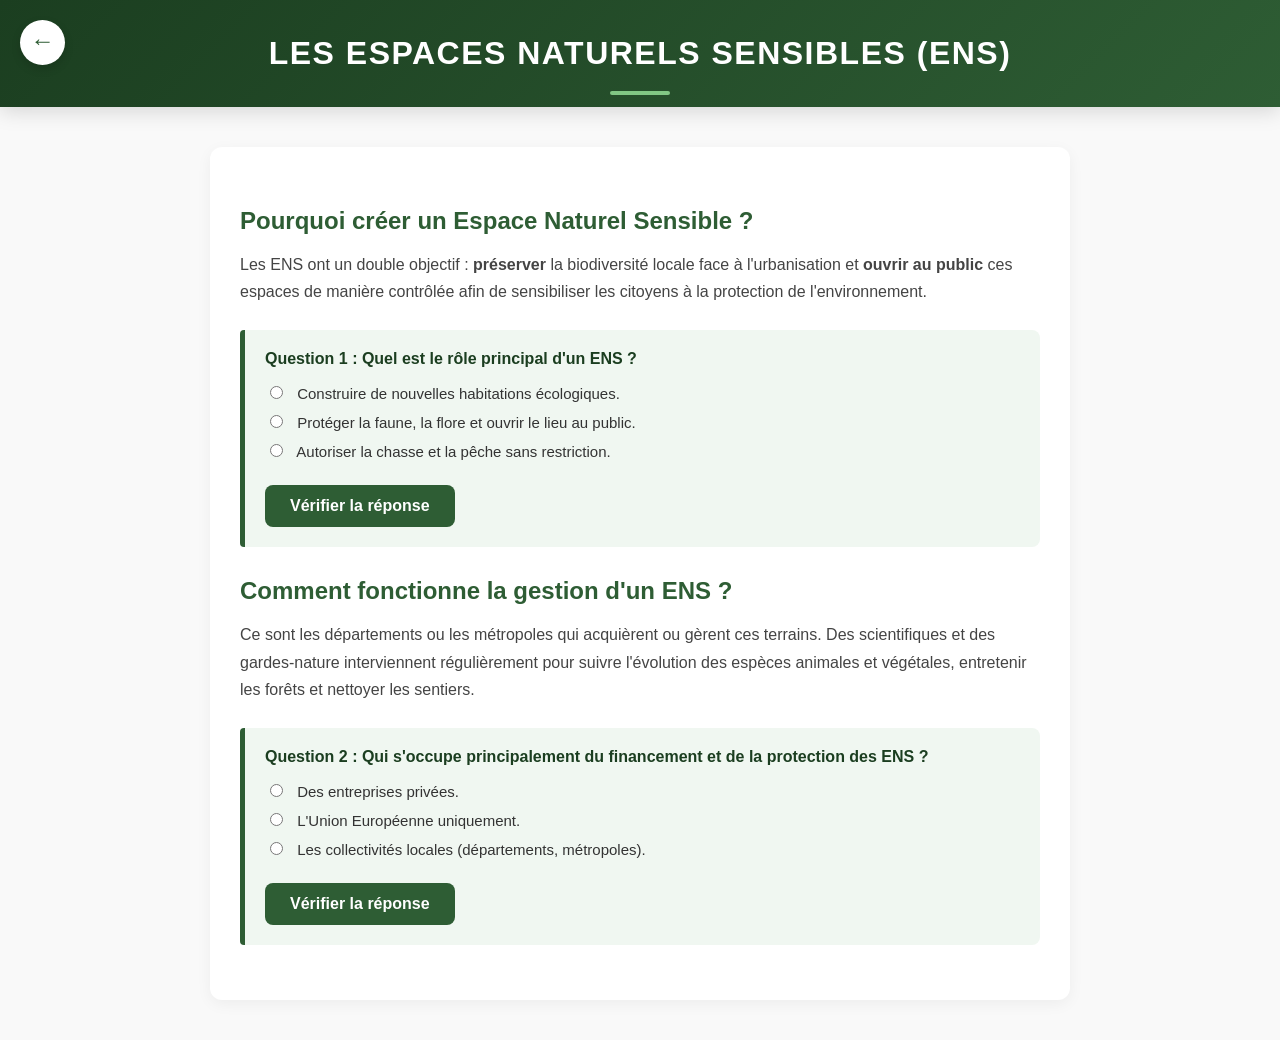
==== ens.html @ 24841481 "ok" ====
<!DOCTYPE html>
<html lang="fr">
<head>
  <meta charset="UTF-8">
  <title>Les Espaces Naturels Sensibles</title>
  <link rel="stylesheet" href="style.css">
</head>

<body>

  <a href="index.html" class="btn-retour" title="Retour à l'accueil">←</a>

  <header>Les Espaces Naturels Sensibles (ENS)</header>

  <div class="ens-container">
    <div class="ens-content">
      
      <h2>Pourquoi créer un Espace Naturel Sensible ?</h2>
      <p>
        Les ENS ont un double objectif : <strong>préserver</strong> la biodiversité locale face à l'urbanisation et <strong>ouvrir au public</strong> ces espaces de manière contrôlée afin de sensibiliser les citoyens à la protection de l'environnement.
      </p>

      <div class="quiz-box" id="quiz-1">
        <h4>Question 1 : Quel est le rôle principal d'un ENS ?</h4>
        <label><input type="radio" name="q1" value="faux"> Construire de nouvelles habitations écologiques.</label>
        <label><input type="radio" name="q1" value="vrai"> Protéger la faune, la flore et ouvrir le lieu au public.</label>
        <label><input type="radio" name="q1" value="faux"> Autoriser la chasse et la pêche sans restriction.</label>
        
        <button class="btn-modal btn-quiz" onclick="verifierReponse('quiz-1', 'vrai', 'Le rôle d’un ENS est de sauvegarder la biodiversité tout en permettant au public de la découvrir intelligemment.')">Vérifier la réponse</button>
        <div class="feedback"></div>
      </div>

      <h2>Comment fonctionne la gestion d'un ENS ?</h2>
      <p>
        Ce sont les départements ou les métropoles qui acquièrent ou gèrent ces terrains. Des scientifiques et des gardes-nature interviennent régulièrement pour suivre l'évolution des espèces animales et végétales, entretenir les forêts et nettoyer les sentiers.
      </p>

      <div class="quiz-box" id="quiz-2">
        <h4>Question 2 : Qui s'occupe principalement du financement et de la protection des ENS ?</h4>
        <label><input type="radio" name="q2" value="faux"> Des entreprises privées.</label>
        <label><input type="radio" name="q2" value="faux"> L'Union Européenne uniquement.</label>
        <label><input type="radio" name="q2" value="vrai"> Les collectivités locales (départements, métropoles).</label>
        
        <button class="btn-modal btn-quiz" onclick="verifierReponse('quiz-2', 'vrai', 'Les ENS sont créés, financés et protégés à l’échelle locale par les départements ou les métropoles.')">Vérifier la réponse</button>
        <div class="feedback"></div>
      </div>

    </div>
  </div>

  <script>
    function verifierReponse(quizId, valeurCorrecte, explication) {
      const quizBox = document.getElementById(quizId);
      const radioCoche = quizBox.querySelector('input[type="radio"]:checked');
      const feedbackDiv = quizBox.querySelector('.feedback');

      // Si l'utilisateur n'a rien coché
      if (!radioCoche) {
        feedbackDiv.className = "feedback info";
        feedbackDiv.innerHTML = "⚠️ S'il te plaît, choisis une réponse avant de vérifier !";
        return;
      }

      // Si la réponse est correcte
      if (radioCoche.value === valeurCorrecte) {
        feedbackDiv.className = "feedback correct";
        feedbackDiv.innerHTML = "🎉 <strong>Bravo, c'est juste !</strong><br>" + explication;
      } else {
        // Si la réponse est fausse
        feedbackDiv.className = "feedback incorrect";
        feedbackDiv.innerHTML = "❌ <strong>Dommage, ce n'est pas ça.</strong><br>La bonne réponse était la case verte. " + explication;
      }
    }
  </script>

</body>
</html>
---- style.css ----
body {
  margin: 0;
  font-family: 'Segoe UI', Arial, sans-serif;
  background-color: #f9f9f9;
  color: #333;
}

/* HEADER MODERNE ET ATTRACTIF */
header {
  /* Un dégradé linéaire qui part d'un vert forêt profond vers le vert d'origine du site */
  background: linear-gradient(135deg, #1b3e20 0%, #2e5d34 100%);
  color: white;
  padding: 35px 20px; /* Un peu plus de hauteur pour lui donner de l'importance */
  text-align: center;
  font-size: 32px; /* Titre légèrement agrandi */
  font-weight: 800; /* Écriture plus grasse et percutante */
  letter-spacing: 1.5px; /* Espacement moderne entre les lettres */
  text-transform: uppercase; /* Titre en majuscules pour un look pro */
  box-shadow: 0 4px 20px rgba(0, 0, 0, 0.15); /* Ombre plus douce et diffuse */
  position: relative;
}

/* Petite ligne décorative en dessous du titre pour la touche finale */
header::after {
  content: '';
  position: absolute;
  bottom: 12px;
  left: 50%;
  transform: translateX(-50%);
  width: 60px;
  height: 4px;
  background-color: #81c784; /* Vert clair lumineux */
  border-radius: 2px;
}

/* 🔙 BOUTON RETOUR DE LA GALERIE */
.btn-retour {
  position: absolute;
  top: 20px;
  left: 20px;
  background: #ffffff;
  color: #2e5d34;
  width: 45px;
  height: 45px;
  line-height: 41px; /* Aligne la flèche au centre */
  text-align: center;
  font-size: 24px;
  font-weight: bold;
  text-decoration: none;
  border-radius: 50%;
  box-shadow: 0 4px 10px rgba(0,0,0,0.15);
  transition: all 0.3s ease;
  z-index: 10;
}

.btn-retour:hover {
  background: #2e5d34;
  color: #ffffff;
  transform: translateX(-3px); /* Petit effet de glissement vers la gauche */
}

/* STRUCTURE ACCUEIL DEUX MOITIÉS */
.home {
  display: flex;
  min-height: calc(100vh - 80px);
}

/* Moitié gauche : Bouton et mini-galerie en dessous */
.left {
  flex: 1;
  display: flex;
  flex-direction: column;
  align-items: center;
  background: #f4f4f4;
  padding: 40px 30px;
  gap: 25px;
  border-right: 1px solid #e0e0e0;
}

/* Style pour le texte d'accroche */
.intro-text {
  font-size: 17px;
  line-height: 1.6;
  color: #444;
  text-align: center;
  margin: 0;
  max-width: 500px;
}

.intro-text span {
  display: block;
  margin-top: 10px;
  font-weight: 600;
  color: #2e5d34;
  font-size: 15px;
}

/* 👑 BOUTONS DE BASE (Structure identique) */
.btn-galerie, .btn-modal {
  background: #2e5d34;
  color: white;
  border: none;
  border-radius: 8px;
  font-weight: bold;
  text-decoration: none;
  display: inline-block;
  cursor: pointer;
  font-family: inherit;
  text-align: center;
  transition: background 0.2s, transform 0.3s ease, box-shadow 0.3s ease;
}

/* 📐 TAILLE SPECIFIQUE DU BOUTON ACCUEIL (AGRANDI !) */
.btn-galerie {
  margin-top: 15px;
  padding: 18px 45px; /* Augmenté pour le rendre plus imposant */
  font-size: 20px;     /* Augmenté */
}

/* 📐 TAILLE SPECIFIQUE DU BOUTON DES POPUPS ET LIENS */
.btn-modal {
  margin-top: 15px;
  padding: 12px 25px;
  font-size: 16px;
}

/* Conteneur pour forcer le bouton "En savoir plus" à aller à la ligne */
.btn-container {
  display: block;
  width: 100%;
}

/* 🔥 EFFET DE SURVOL MAGNIFIQUE SUR LES DEUX */
.btn-galerie:hover, .btn-modal:hover {
  background: #1b3e20;
  transform: translateY(-3px);
  box-shadow: 0 8px 25px rgba(46, 125, 50, 0.5);
}

/* Grille de photos élargie sous le bouton */
.home-gallery {
  display: grid;
  grid-template-columns: repeat(2, 1fr);
  gap: 15px;
  width: 100%;
  max-width: 650px;
  margin-top: 10px;
}

/* PHOTOS ACCUEIL */
.home-gallery img {
  width: 100%;
  height: 240px;
  object-fit: cover;
  border-radius: 14px;
  cursor: pointer;
  transition: transform 0.3s ease, box-shadow 0.3s ease;
  box-shadow: 0 6px 14px rgba(0,0,0,0.15);
}

.home-gallery img:hover {
  transform: scale(1.03);
  box-shadow: 0 10px 25px rgba(0,0,0,0.25);
}

/* Moitié droite : Espace pour le texte */
.right {
  flex: 1;
  background: #ffffff;
  padding: 40px;
  display: flex;
  align-items: flex-start;
  justify-content: center;
}

.text-content {
  max-width: 600px;
  width: 100%;
}

.text-content h3 {
  color: #2e5d34;
  font-size: 22px;
  margin-top: 25px;
  margin-bottom: 10px;
  border-bottom: 2px solid #2e5d34;
  padding-bottom: 5px;
  display: inline-block;
}

.text-content p {
  font-size: 16px;
  line-height: 1.6;
  color: #444;
  margin: 0 0 15px 0;
}

.text-content ul {
  padding-left: 20px;
  margin: 0;
}

.text-content li {
  font-size: 16px;
  margin-bottom: 8px;
  color: #444;
}

/* PAGE GALERIE INDÉPENDANTE */
.gallery {
  display: grid;
  grid-template-columns: repeat(auto-fit, minmax(280px, 1fr));
  gap: 20px;
  padding: 30px;
  margin-top: 20px; /* Espace pour laisser la place au bouton retour */
}

.gallery img {
  width: 100%;
  height: 280px;
  object-fit: cover;
  cursor: pointer;
  border-radius: 12px;
  transition: transform 0.3s ease;
  box-shadow: 0 4px 10px rgba(0,0,0,0.1);
}

.gallery img:hover {
  transform: scale(1.03);
}

/* POPUP / MODAL */
.modal {
  display: none;
  position: fixed;
  top: 0;
  left: 0;
  width: 100%;
  height: 100%;
  background: rgba(0,0,0,0.85);
  justify-content: center;
  align-items: center;
  z-index: 1000;
}

.modal-content {
  background: white;
  padding: 25px;
  text-align: center;
  border-radius: 16px;
  position: relative;
  max-width: 90%;
}

.modal img {
  max-width: 600px;
  max-height: 70vh;
  width: 100%;
  object-fit: contain;
  border-radius: 8px;
}

.close {
  position: absolute;
  top: 10px;
  right: 20px;
  font-size: 35px;
  cursor: pointer;
  color: #333;
  transition: color 0.2s;
}

.close:hover {
  color: #cc0000;
}

/* DESIGN DE LA PAGE DES EXPLICATIONS ENS */
.ens-container {
  display: flex;
  justify-content: center;
  padding: 40px 20px;
  background-color: #f9f9f9;
}

.ens-content {
  max-width: 800px;
  width: 100%;
  background: #ffffff;
  padding: 30px;
  border-radius: 12px;
  box-shadow: 0 4px 15px rgba(0,0,0,0.05);
}

.ens-content h2 {
  color: #2e5d34;
  font-size: 24px;
  margin-top: 30px;
  margin-bottom: 15px;
}

.ens-content p {
  font-size: 16px;
  line-height: 1.7;
  color: #444;
}

/* BLOC POUR LES QUESTIONS DU QUIZ */
.quiz-box {
  background-color: #f0f7f1;
  border-left: 5px solid #2e5d34;
  padding: 20px;
  margin: 25px 0;
  border-radius: 4px 8px 8px 4px;
}

.quiz-box h4 {
  margin: 0 0 15px 0;
  color: #1b3e20;
  font-size: 16px;
}

.quiz-box label {
  display: block;
  margin-bottom: 10px;
  cursor: pointer;
  font-size: 15px;
  color: #333;
}

.quiz-box input[type="radio"] {
  margin-right: 10px;
  accent-color: #2e5d34; /* Change la couleur de la case cochée en vert */
}

/* 🗺️ CONTENEUR DU PLAN ET DU BOUTON */
.map-container {
  display: flex;
  flex-direction: column;
  align-items: center;
  gap: 15px;
  margin-top: 15px;
  width: 100%;
}

/* Style de l'image du plan (DÉSORMAIS BIEN PRIS EN COMPTE) */
.map-img {
  width: 100%;
  max-width: 400px; /* Taille très discrète demandée */
  height: auto;
  border-radius: 8px;
  box-shadow: 0 4px 10px rgba(0, 0, 0, 0.1);
}

/* Ajustement cosmétique pour le bouton de téléchargement */
.btn-download {
  margin-top: 5px !important;

/* Styling des boutons spécifiques aux quiz */
.btn-quiz {
  margin-top: 10px !important;
  padding: 8px 18px !important;
  font-size: 14px !important;
}

/* Zone d'affichage des résultats (Masquée par défaut) */
.feedback {
  margin-top: 15px;
  padding: 12px;
  border-radius: 6px;
  font-size: 15px;
  display: none; /* S'active uniquement en JS */
  line-height: 1.5;
}

/* Style si la réponse est VRAIE (Vert) */
.feedback.correct {
  display: block;
  background-color: #d4edda;
  color: #155724;
  border: 1px solid #c3e6cb;
}

/* Style si la réponse est FAUSSE (Rouge) */
.feedback.incorrect {
  display: block;
  background-color: #f8d7da;
  color: #721c24;
  border: 1px solid #f5c6cb;
}

/* Style si l'utilisateur a oublié de cocher (Orange/Bleu) */
.feedback.info {
  display: block;
  background-color: #e2e3e5;
  color: #383d41;
  border: 1px solid #d6d8db;
}
}
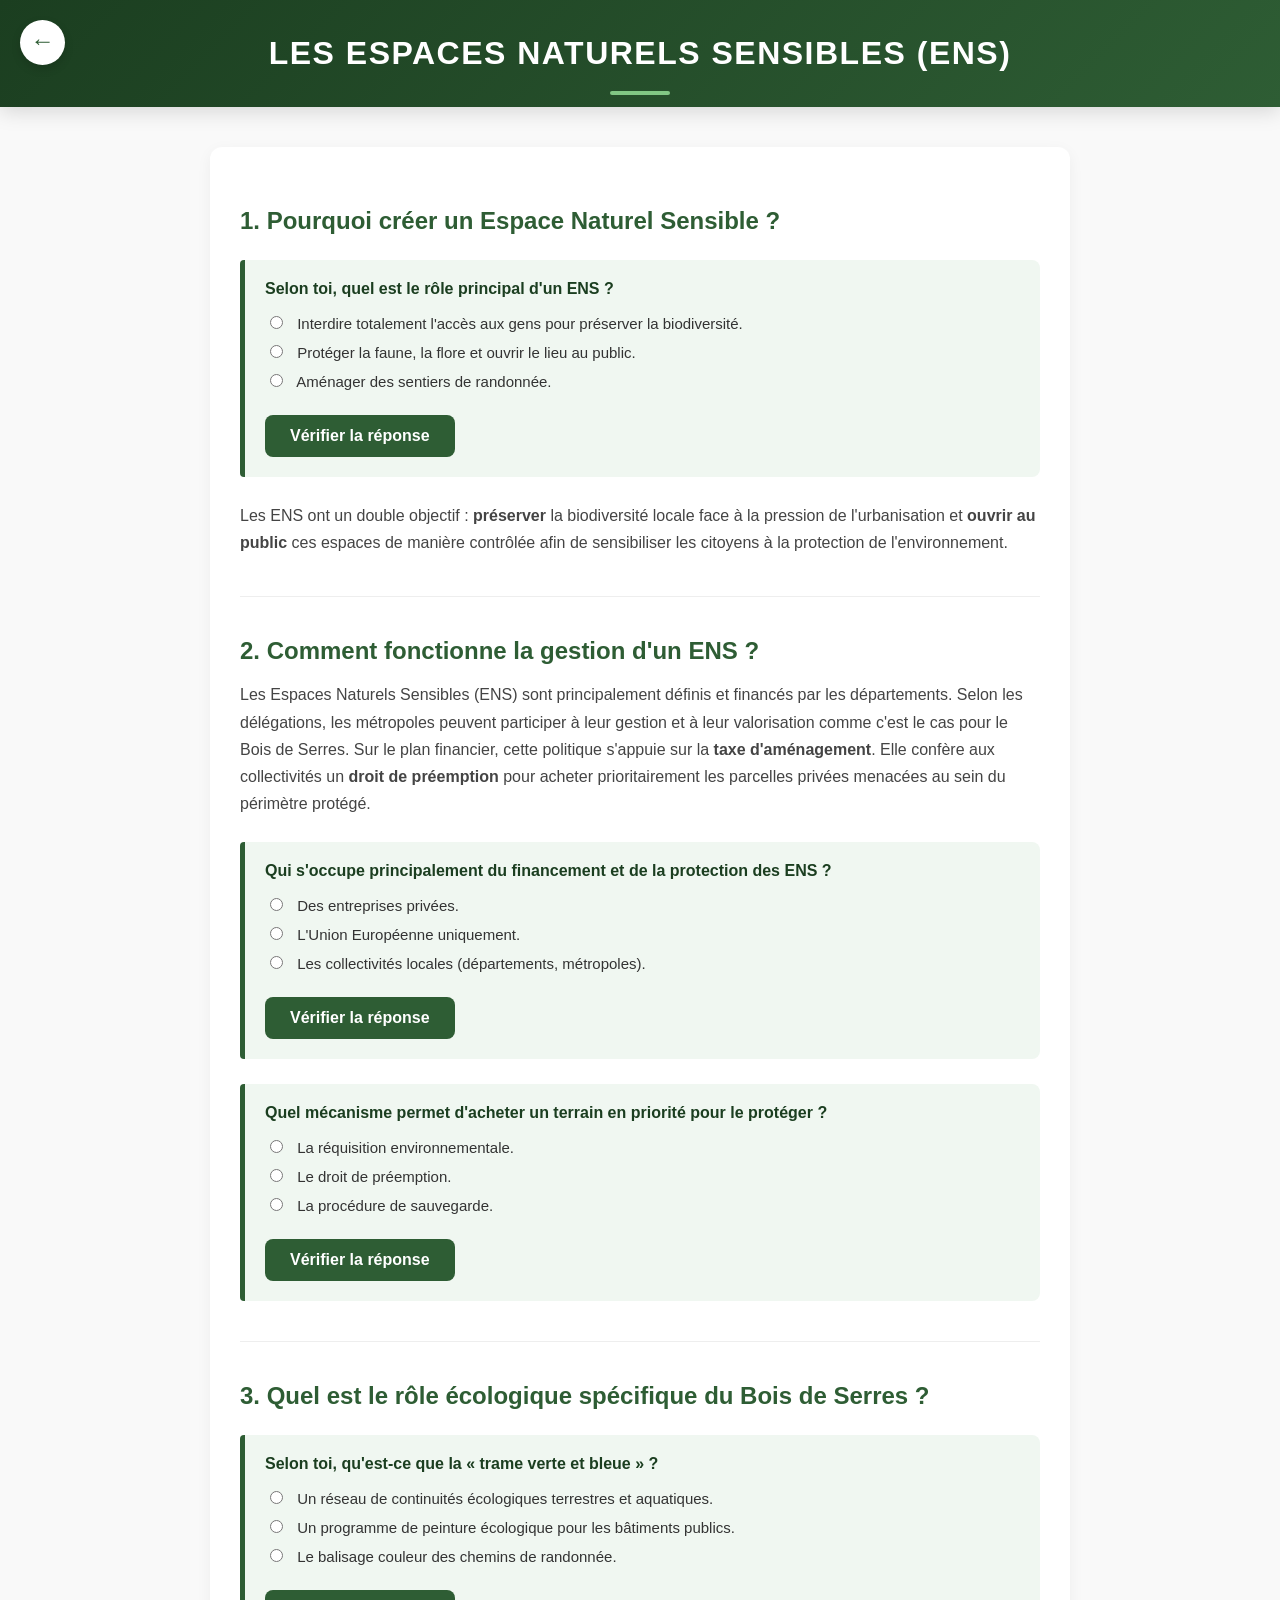
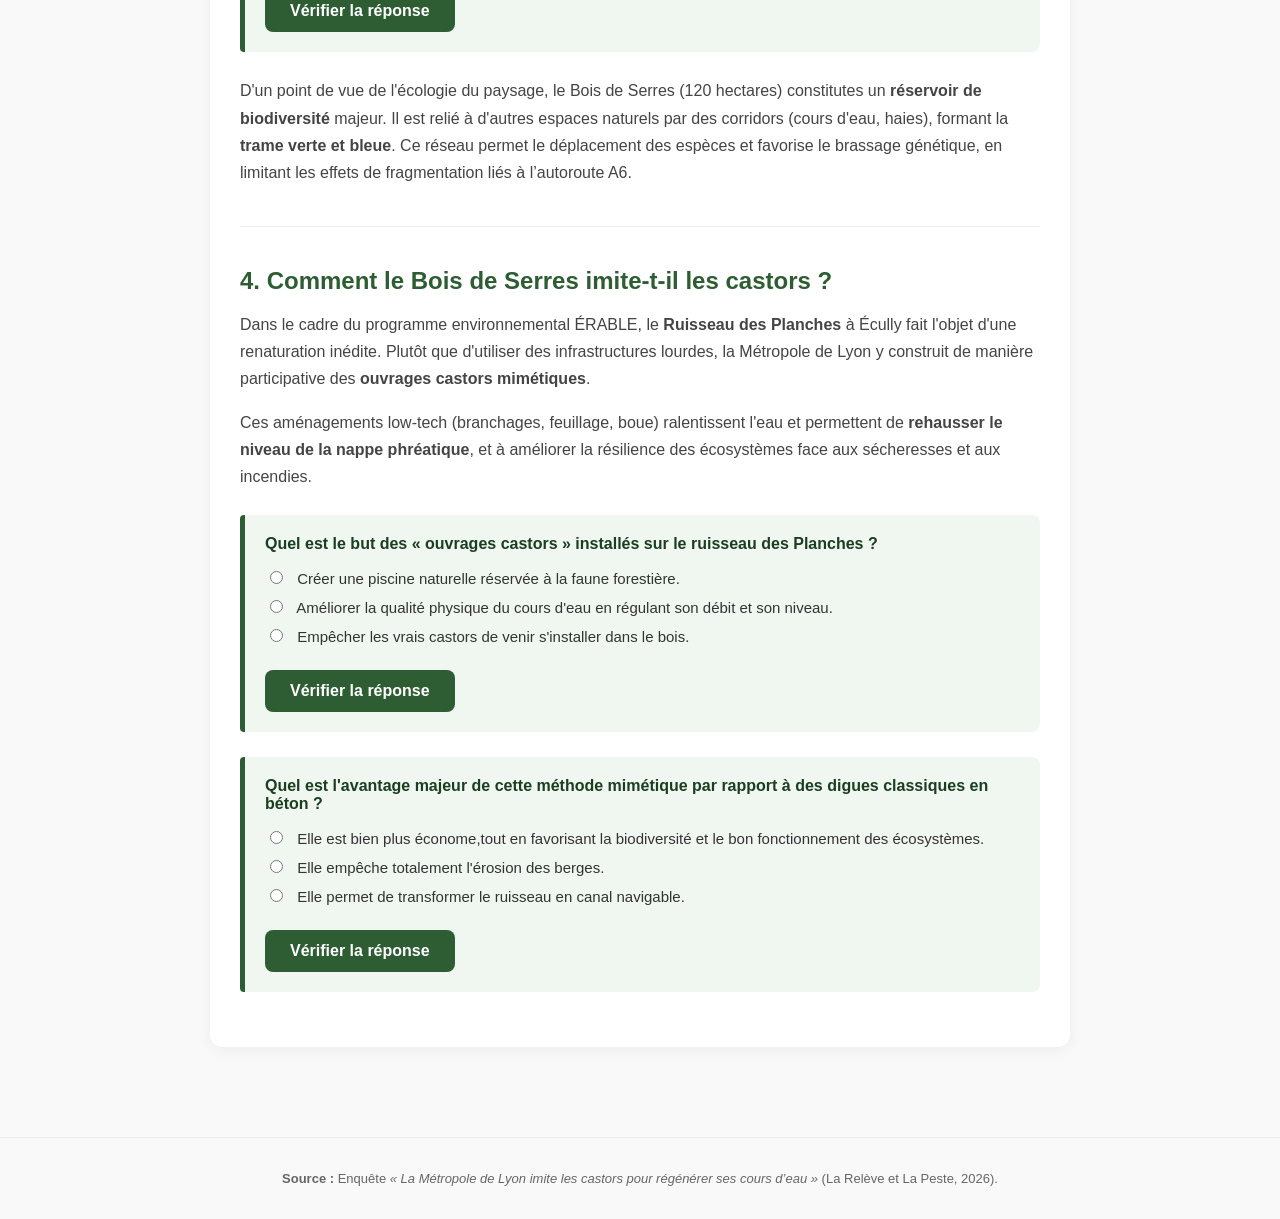
==== commit 5139ca5f: "ok" ====
--- a/ens.html
+++ b/ens.html
@@ -15,33 +15,94 @@
   <div class="ens-container">
     <div class="ens-content">
       
-      <h2>Pourquoi créer un Espace Naturel Sensible ?</h2>
-      <p>
-        Les ENS ont un double objectif : <strong>préserver</strong> la biodiversité locale face à l'urbanisation et <strong>ouvrir au public</strong> ces espaces de manière contrôlée afin de sensibiliser les citoyens à la protection de l'environnement.
-      </p>
+      <h2>1. Pourquoi créer un Espace Naturel Sensible ?</h2>
 
       <div class="quiz-box" id="quiz-1">
-        <h4>Question 1 : Quel est le rôle principal d'un ENS ?</h4>
-        <label><input type="radio" name="q1" value="faux"> Construire de nouvelles habitations écologiques.</label>
+        <h4>Selon toi, quel est le rôle principal d'un ENS ?</h4>
+        <label><input type="radio" name="q1" value="faux"> Interdire totalement l'accès aux gens pour préserver la biodiversité.</label>
         <label><input type="radio" name="q1" value="vrai"> Protéger la faune, la flore et ouvrir le lieu au public.</label>
-        <label><input type="radio" name="q1" value="faux"> Autoriser la chasse et la pêche sans restriction.</label>
+        <label><input type="radio" name="q1" value="faux"> Aménager des sentiers de randonnée.</label>
         
-        <button class="btn-modal btn-quiz" onclick="verifierReponse('quiz-1', 'vrai', 'Le rôle d’un ENS est de sauvegarder la biodiversité tout en permettant au public de la découvrir intelligemment.')">Vérifier la réponse</button>
+        <button class="btn-modal btn-quiz" onclick="verifierReponse('quiz-1', 'vrai')">Vérifier la réponse</button>
         <div class="feedback"></div>
       </div>
 
-      <h2>Comment fonctionne la gestion d'un ENS ?</h2>
       <p>
-        Ce sont les départements ou les métropoles qui acquièrent ou gèrent ces terrains. Des scientifiques et des gardes-nature interviennent régulièrement pour suivre l'évolution des espèces animales et végétales, entretenir les forêts et nettoyer les sentiers.
+        Les ENS ont un double objectif : <strong>préserver</strong> la biodiversité locale face à la pression de l'urbanisation et <strong>ouvrir au public</strong> ces espaces de manière contrôlée afin de sensibiliser les citoyens à la protection de l'environnement.
+      </p>
+
+      <hr style="border: 0; height: 1px; background: #eee; margin: 40px 0;">
+
+      <h2>2. Comment fonctionne la gestion d'un ENS ?</h2>
+      <p>
+        Les Espaces Naturels Sensibles (ENS) sont principalement définis et financés par les départements. Selon les délégations, les métropoles peuvent participer à leur gestion et à leur valorisation comme c'est le cas pour le Bois de Serres. Sur le plan financier, cette politique s'appuie sur la <strong>taxe d'aménagement</strong>. Elle confère aux collectivités un <strong>droit de préemption</strong> pour acheter prioritairement les parcelles privées menacées au sein du périmètre protégé.
       </p>
 
       <div class="quiz-box" id="quiz-2">
-        <h4>Question 2 : Qui s'occupe principalement du financement et de la protection des ENS ?</h4>
+        <h4>Qui s'occupe principalement du financement et de la protection des ENS ?</h4>
         <label><input type="radio" name="q2" value="faux"> Des entreprises privées.</label>
         <label><input type="radio" name="q2" value="faux"> L'Union Européenne uniquement.</label>
         <label><input type="radio" name="q2" value="vrai"> Les collectivités locales (départements, métropoles).</label>
         
-        <button class="btn-modal btn-quiz" onclick="verifierReponse('quiz-2', 'vrai', 'Les ENS sont créés, financés et protégés à l’échelle locale par les départements ou les métropoles.')">Vérifier la réponse</button>
+        <button class="btn-modal btn-quiz" onclick="verifierReponse('quiz-2', 'vrai')">Vérifier la réponse</button>
+        <div class="feedback"></div>
+      </div>
+
+      <div class="quiz-box" id="quiz-finance">
+        <h4>Quel mécanisme permet d'acheter un terrain en priorité pour le protéger ?</h4>
+        <label><input type="radio" name="q_fin" value="faux"> La réquisition environnementale.</label>
+        <label><input type="radio" name="q_fin" value="vrai"> Le droit de préemption.</label>
+        <label><input type="radio" name="q_fin" value="faux"> La procédure de sauvegarde.</label>
+        
+        <button class="btn-modal btn-quiz" onclick="verifierReponse('quiz-finance', 'vrai')">Vérifier la réponse</button>
+        <div class="feedback"></div>
+      </div>
+
+      <hr style="border: 0; height: 1px; background: #eee; margin: 40px 0;">
+
+      <h2>3. Quel est le rôle écologique spécifique du Bois de Serres ?</h2>
+
+      <div class="quiz-box" id="quiz-tvb">
+        <h4>Selon toi, qu'est-ce que la « trame verte et bleue » ?</h4>
+        <label><input type="radio" name="q_tvb" value="vrai"> Un réseau de continuités écologiques terrestres et aquatiques.</label>
+        <label><input type="radio" name="q_tvb" value="faux"> Un programme de peinture écologique pour les bâtiments publics.</label>
+        <label><input type="radio" name="q_tvb" value="faux"> Le balisage couleur des chemins de randonnée.</label>
+        
+        <button class="btn-modal btn-quiz" onclick="verifierReponse('quiz-tvb', 'vrai')">Vérifier la réponse</button>
+        <div class="feedback"></div>
+      </div>
+
+      <p>
+        D'un point de vue de l'écologie du paysage, le Bois de Serres (120 hectares) constitutes un <strong>réservoir de biodiversité</strong> majeur. Il est relié à d'autres espaces naturels par des corridors (cours d'eau, haies), formant la <strong>trame verte et bleue</strong>. Ce réseau permet le déplacement des espèces et favorise le brassage génétique, en limitant les effets de fragmentation liés à l’autoroute A6.
+      </p>
+
+      <hr style="border: 0; height: 1px; background: #eee; margin: 40px 0;">
+
+      <h2>4. Comment le Bois de Serres imite-t-il les castors ?</h2>
+      <p>
+        Dans le cadre du programme environnemental ÉRABLE, le <strong>Ruisseau des Planches</strong> à Écully fait l'objet d'une renaturation inédite. Plutôt que d'utiliser des infrastructures lourdes, la Métropole de Lyon y construit de manière participative des <strong>ouvrages castors mimétiques</strong>.
+      </p>
+      <p>
+        Ces aménagements low-tech (branchages, feuillage, boue) ralentissent l'eau et permettent de <strong>rehausser le niveau de la nappe phréatique</strong>, et à améliorer la résilience des écosystèmes face aux sécheresses et aux incendies.
+      </p>
+
+      <div class="quiz-box" id="quiz-castor-1">
+        <h4>Quel est le but des « ouvrages castors » installés sur le ruisseau des Planches ?</h4>
+        <label><input type="radio" name="q_c1" value="faux"> Créer une piscine naturelle réservée à la faune forestière.</label>
+        <label><input type="radio" name="q_c1" value="vrai"> Améliorer la qualité physique du cours d'eau en régulant son débit et son niveau.</label>
+        <label><input type="radio" name="q_c1" value="faux"> Empêcher les vrais castors de venir s'installer dans le bois.</label>
+        
+        <button class="btn-modal btn-quiz" onclick="verifierReponse('quiz-castor-1', 'vrai')">Vérifier la réponse</button>
+        <div class="feedback"></div>
+      </div>
+
+      <div class="quiz-box" id="quiz-castor-2">
+        <h4>Quel est l'avantage majeur de cette méthode mimétique par rapport à des digues classiques en béton ?</h4>
+        <label><input type="radio" name="q_c2" value="vrai"> Elle est bien plus économe,tout en favorisant la biodiversité et le bon fonctionnement des écosystèmes.</label>
+        <label><input type="radio" name="q_c2" value="faux"> Elle empêche totalement l'érosion des berges.</label>
+        <label><input type="radio" name="q_c2" value="faux"> Elle permet de transformer le ruisseau en canal navigable.</label>
+        
+        <button class="btn-modal btn-quiz" onclick="verifierReponse('quiz-castor-2', 'vrai')">Vérifier la réponse</button>
         <div class="feedback"></div>
       </div>
 
@@ -49,29 +110,30 @@
   </div>
 
   <script>
-    function verifierReponse(quizId, valeurCorrecte, explication) {
+    function verifierReponse(quizId, valeurCorrecte) {
       const quizBox = document.getElementById(quizId);
       const radioCoche = quizBox.querySelector('input[type="radio"]:checked');
       const feedbackDiv = quizBox.querySelector('.feedback');
 
-      // Si l'utilisateur n'a rien coché
       if (!radioCoche) {
         feedbackDiv.className = "feedback info";
-        feedbackDiv.innerHTML = "⚠️ S'il te plaît, choisis une réponse avant de vérifier !";
+        feedbackDiv.innerHTML = "⚠️ Choisis une réponse avant de vérifier !";
         return;
       }
 
-      // Si la réponse est correcte
       if (radioCoche.value === valeurCorrecte) {
         feedbackDiv.className = "feedback correct";
-        feedbackDiv.innerHTML = "🎉 <strong>Bravo, c'est juste !</strong><br>" + explication;
+        feedbackDiv.innerHTML = "🎉 <strong>Bravo, c'est juste !</strong>";
       } else {
-        // Si la réponse est fausse
         feedbackDiv.className = "feedback incorrect";
-        feedbackDiv.innerHTML = "❌ <strong>Dommage, ce n'est pas ça.</strong><br>La bonne réponse était la case verte. " + explication;
+        feedbackDiv.innerHTML = "❌ <strong>Dommage, ce n'est pas ça.</strong>";
       }
     }
   </script>
 
+  <footer style="margin-top: 50px; padding: 20px; font-size: 13px; color: #666; border-top: 1px solid #eee; text-align: center;">
+    <p><strong>Source :</strong> Enquête <em>« La Métropole de Lyon imite les castors pour régénérer ses cours d’eau »</em> (La Relève et La Peste, 2026).</p>
+  </footer>
+
 </body>
 </html>
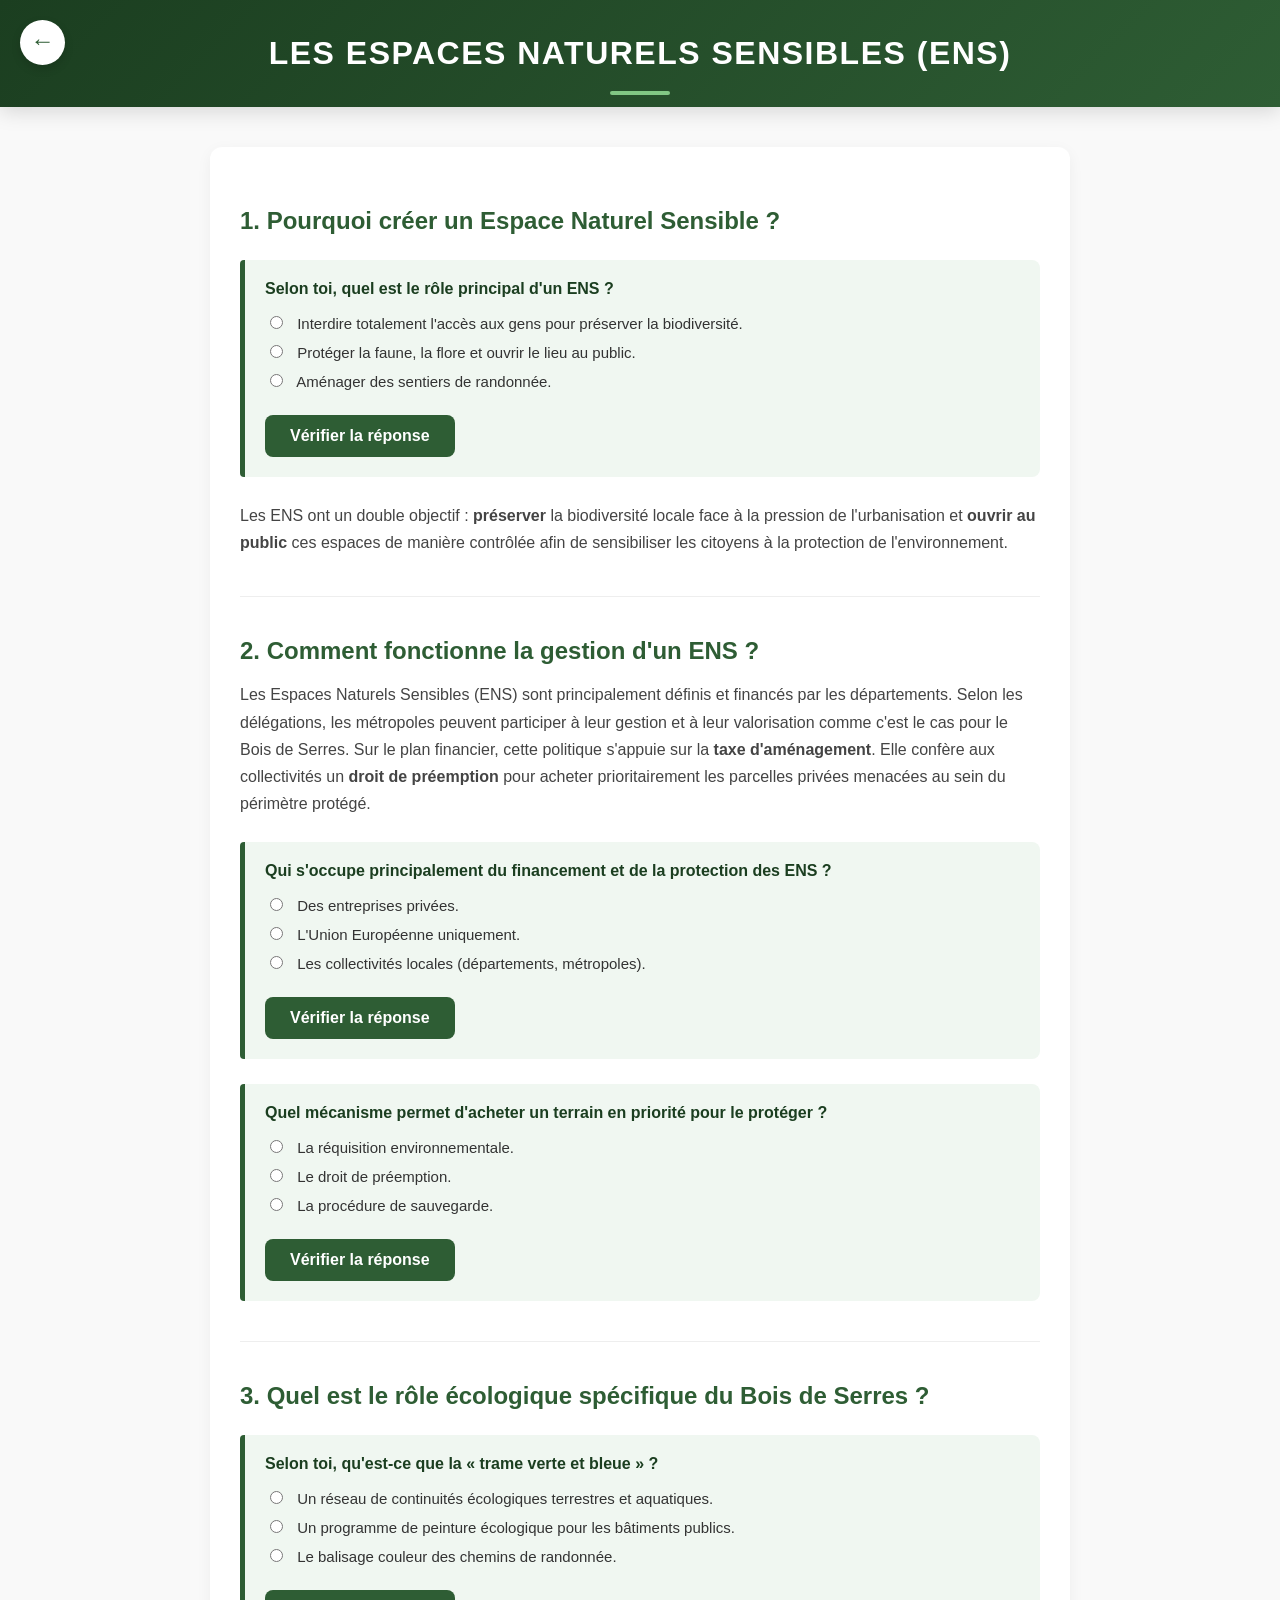
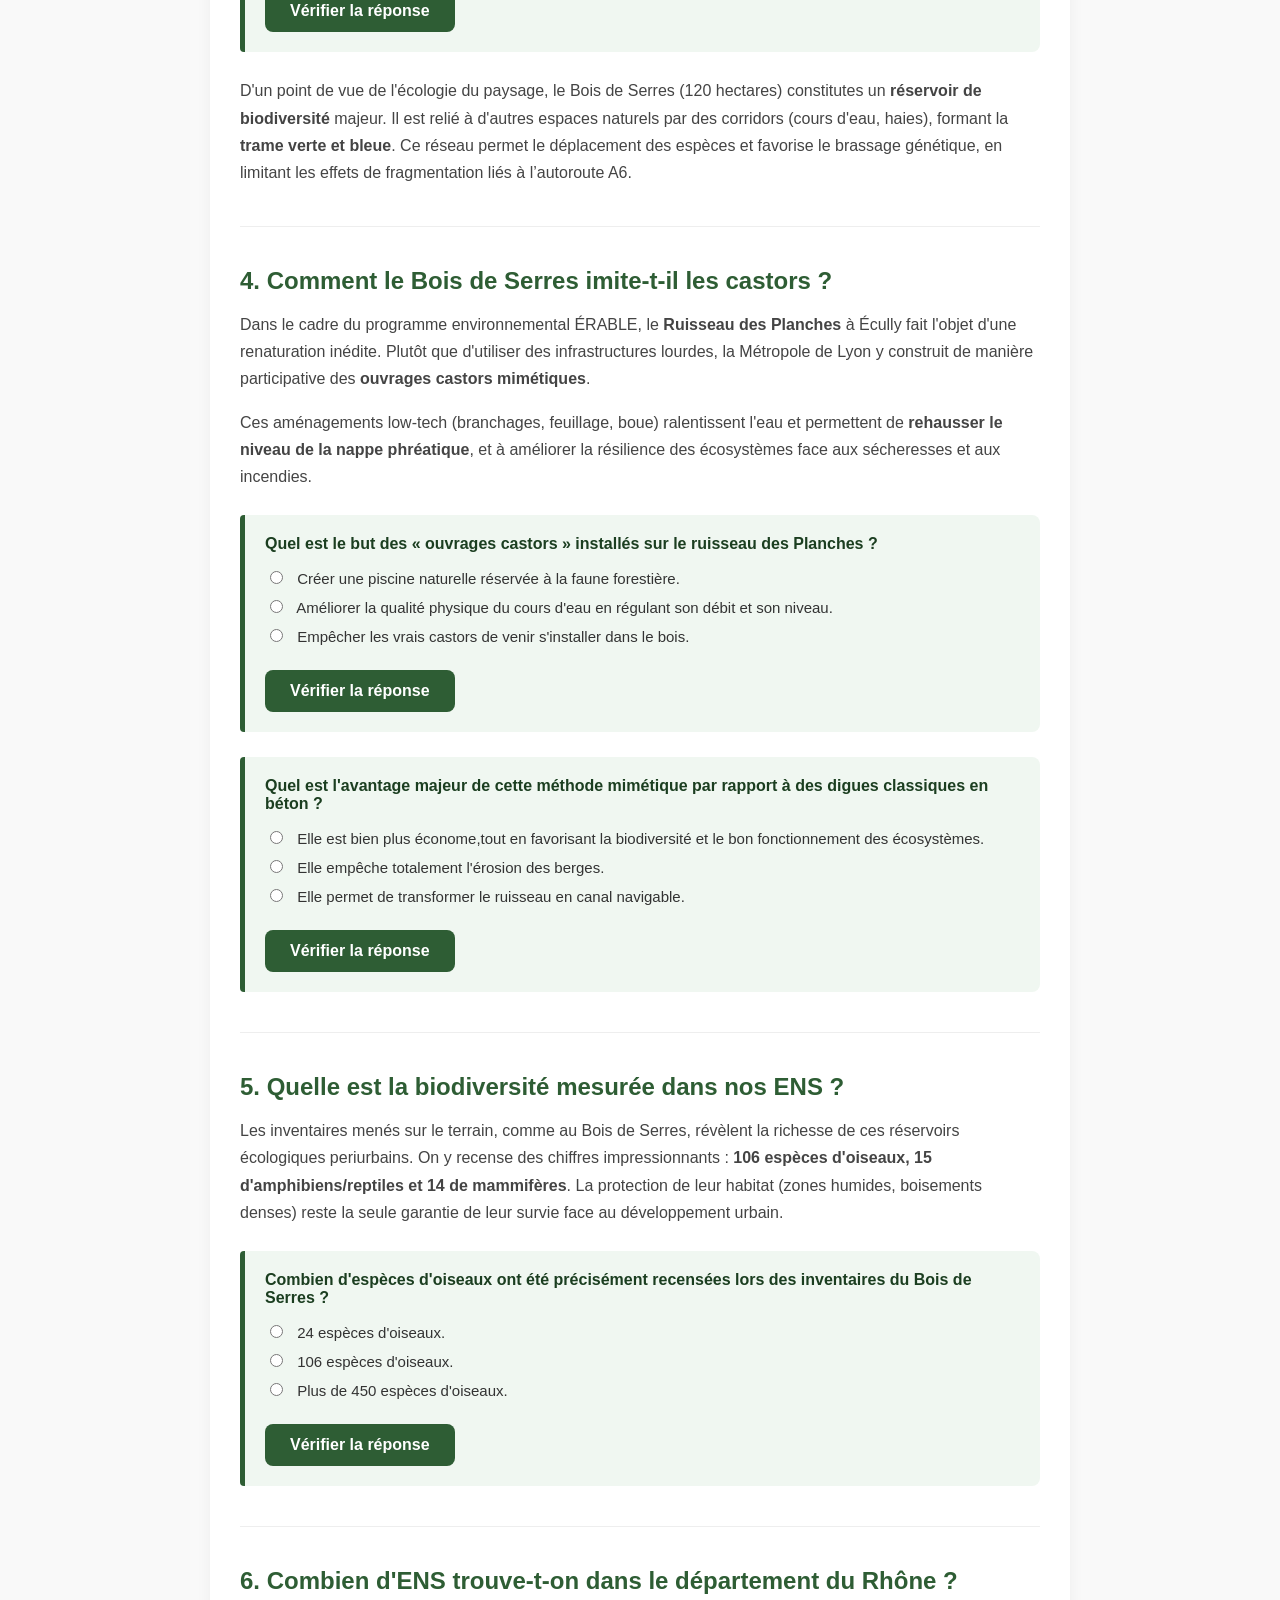
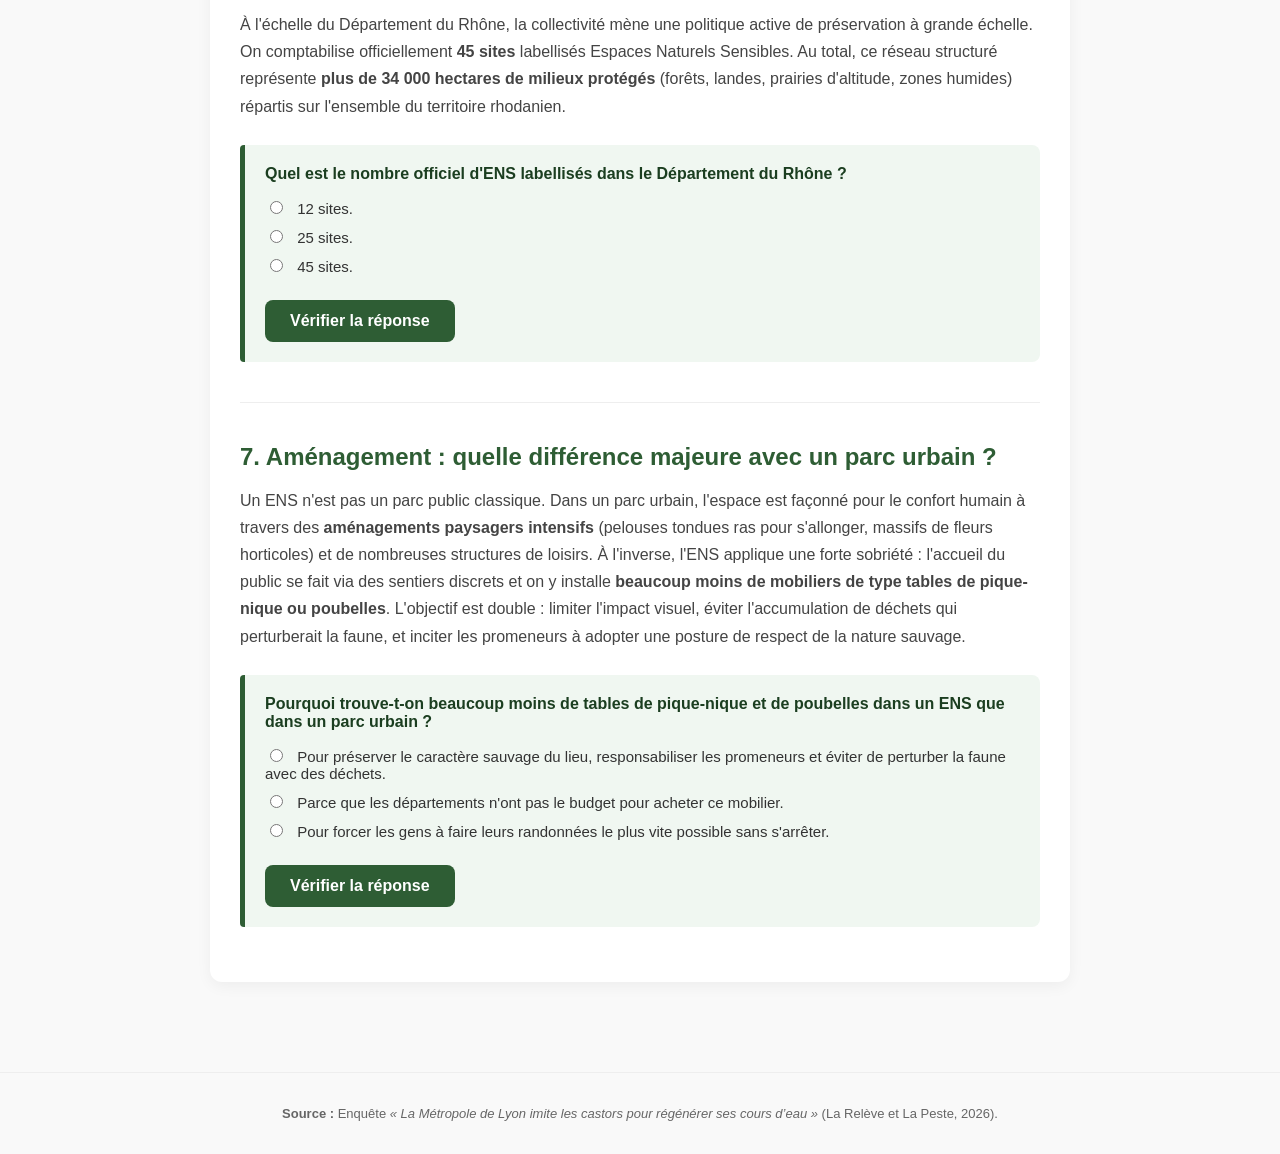
==== commit db89cd5a: "ok" ====
--- a/ens.html
+++ b/ens.html
@@ -106,6 +106,58 @@
         <div class="feedback"></div>
       </div>
 
+      <!-- AJOUTS DEMANDÉS À PARTIR D'ICI -->
+      <hr style="border: 0; height: 1px; background: #eee; margin: 40px 0;">
+
+      <h2>5. Quelle est la biodiversité mesurée dans nos ENS ?</h2>
+      <p>
+        Les inventaires menés sur le terrain, comme au Bois de Serres, révèlent la richesse de ces réservoirs écologiques periurbains. On y recense des chiffres impressionnants : <strong>106 espèces d'oiseaux, 15 d'amphibiens/reptiles et 14 de mammifères</strong>. La protection de leur habitat (zones humides, boisements denses) reste la seule garantie de leur survie face au développement urbain.
+      </p>
+
+      <div class="quiz-box" id="quiz-biodiversite">
+        <h4>Combien d'espèces d'oiseaux ont été précisément recensées lors des inventaires du Bois de Serres ?</h4>
+        <label><input type="radio" name="q_bio" value="faux"> 24 espèces d'oiseaux.</label>
+        <label><input type="radio" name="q_bio" value="vrai"> 106 espèces d'oiseaux.</label>
+        <label><input type="radio" name="q_bio" value="faux"> Plus de 450 espèces d'oiseaux.</label>
+        
+        <button class="btn-modal btn-quiz" onclick="verifierReponse('quiz-biodiversite', 'vrai')">Vérifier la réponse</button>
+        <div class="feedback"></div>
+      </div>
+
+      <hr style="border: 0; height: 1px; background: #eee; margin: 40px 0;">
+
+      <h2>6. Combien d'ENS trouve-t-on dans le département du Rhône ?</h2>
+      <p>
+        À l'échelle du Département du Rhône, la collectivité mène une politique active de préservation à grande échelle. On comptabilise officiellement <strong>45 sites</strong> labellisés Espaces Naturels Sensibles. Au total, ce réseau structuré représente <strong>plus de 34 000 hectares de milieux protégés</strong> (forêts, landes, prairies d'altitude, zones humides) répartis sur l'ensemble du territoire rhodanien.
+      </p>
+
+      <div class="quiz-box" id="quiz-nombre-rhone">
+        <h4>Quel est le nombre officiel d'ENS labellisés dans le Département du Rhône ?</h4>
+        <label><input type="radio" name="q_num" value="faux"> 12 sites.</label>
+        <label><input type="radio" name="q_num" value="faux"> 25 sites.</label>
+        <label><input type="radio" name="q_num" value="vrai"> 45 sites.</label>
+        
+        <button class="btn-modal btn-quiz" onclick="verifierReponse('quiz-nombre-rhone', 'vrai')">Vérifier la réponse</button>
+        <div class="feedback"></div>
+      </div>
+
+      <hr style="border: 0; height: 1px; background: #eee; margin: 40px 0;">
+
+      <h2>7. Aménagement : quelle différence majeure avec un parc urbain ?</h2>
+      <p>
+        Un ENS n'est pas un parc public classique. Dans un parc urbain, l'espace est façonné pour le confort humain à travers des <strong>aménagements paysagers intensifs</strong> (pelouses tondues ras pour s'allonger, massifs de fleurs horticoles) et de nombreuses structures de loisirs. À l'inverse, l'ENS applique une forte sobriété : l'accueil du public se fait via des sentiers discrets et on y installe <strong>beaucoup moins de mobiliers de type tables de pique-nique ou poubelles</strong>. L'objectif est double : limiter l'impact visuel, éviter l'accumulation de déchets qui perturberait la faune, et inciter les promeneurs à adopter une posture de respect de la nature sauvage.
+      </p>
+
+      <div class="quiz-box" id="quiz-mobilier">
+        <h4>Pourquoi trouve-t-on beaucoup moins de tables de pique-nique et de poubelles dans un ENS que dans un parc urbain ?</h4>
+        <label><input type="radio" name="q_mob" value="vrai"> Pour préserver le caractère sauvage du lieu, responsabiliser les promeneurs et éviter de perturber la faune avec des déchets.</label>
+        <label><input type="radio" name="q_mob" value="faux"> Parce que les départements n'ont pas le budget pour acheter ce mobilier.</label>
+        <label><input type="radio" name="q_mob" value="faux"> Pour forcer les gens à faire leurs randonnées le plus vite possible sans s'arrêter.</label>
+        
+        <button class="btn-modal btn-quiz" onclick="verifierReponse('quiz-mobilier', 'vrai')">Vérifier la réponse</button>
+        <div class="feedback"></div>
+      </div>
+
     </div>
   </div>
 
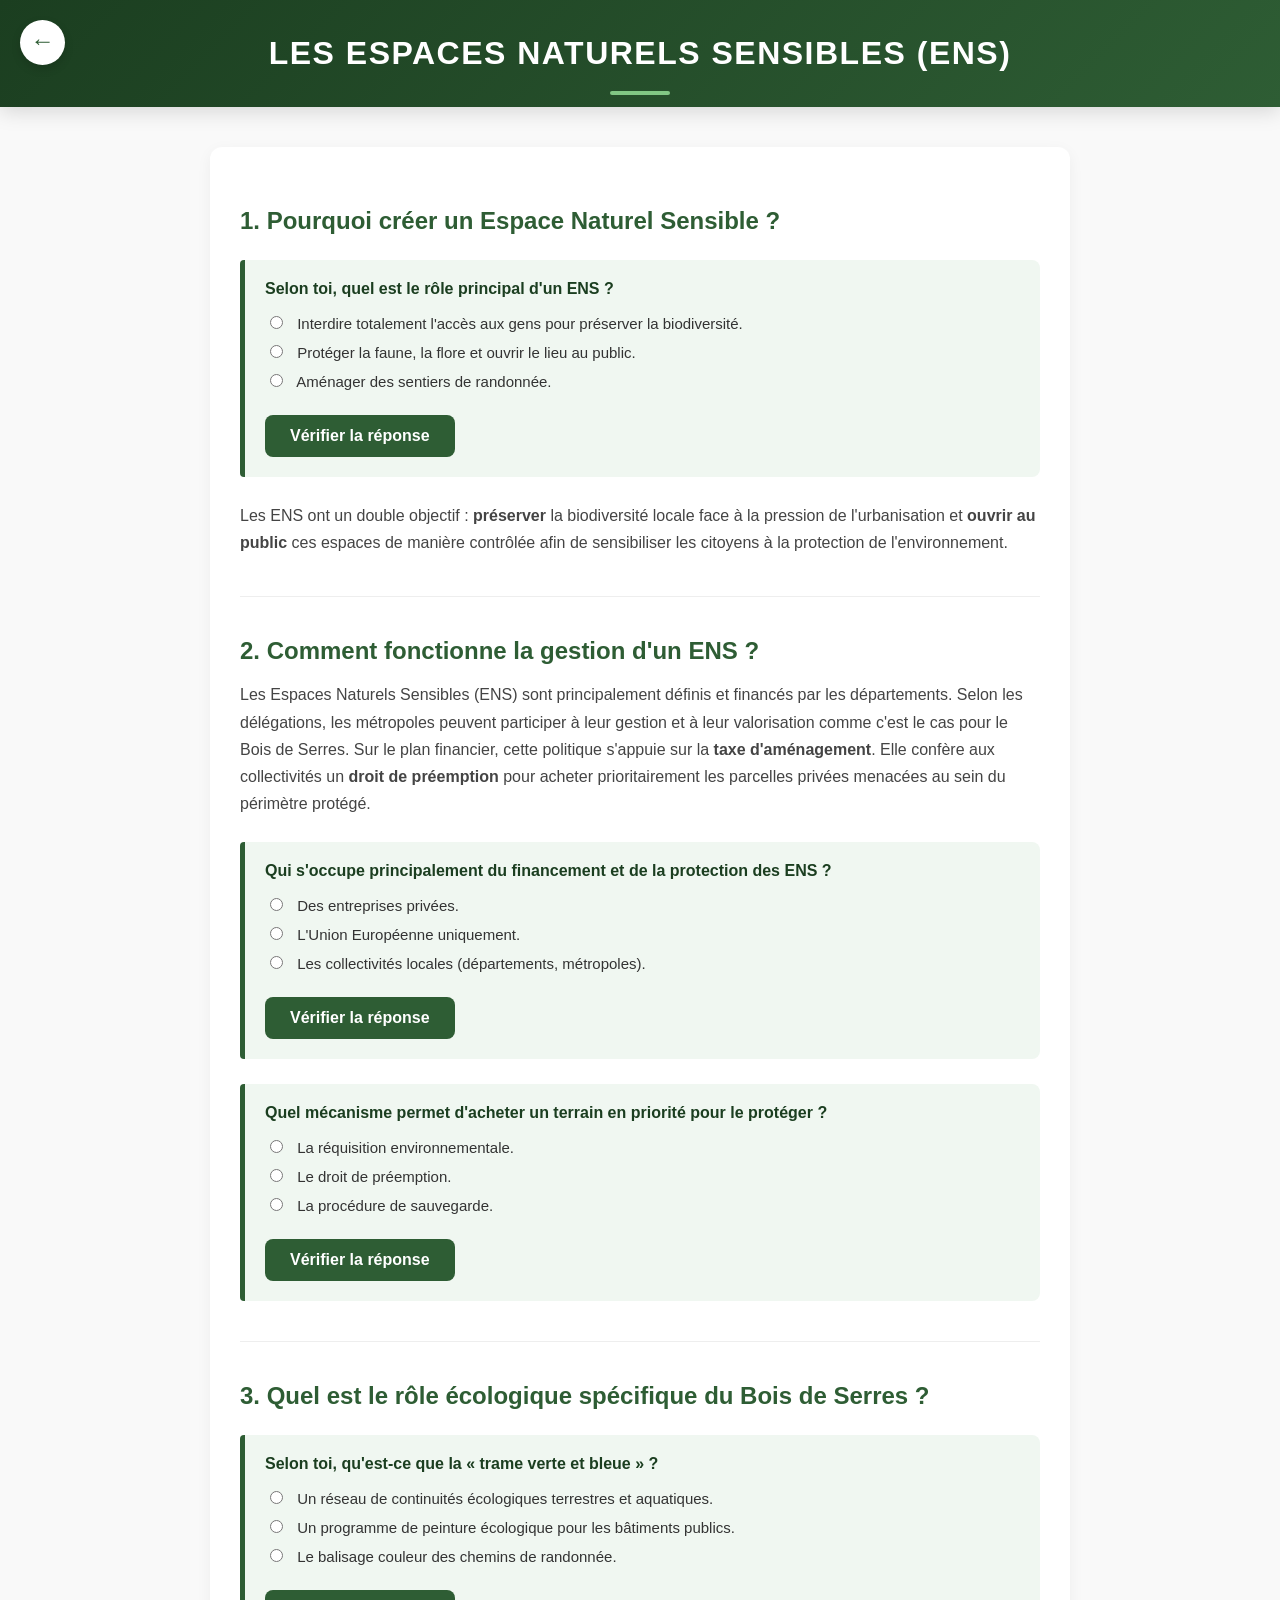
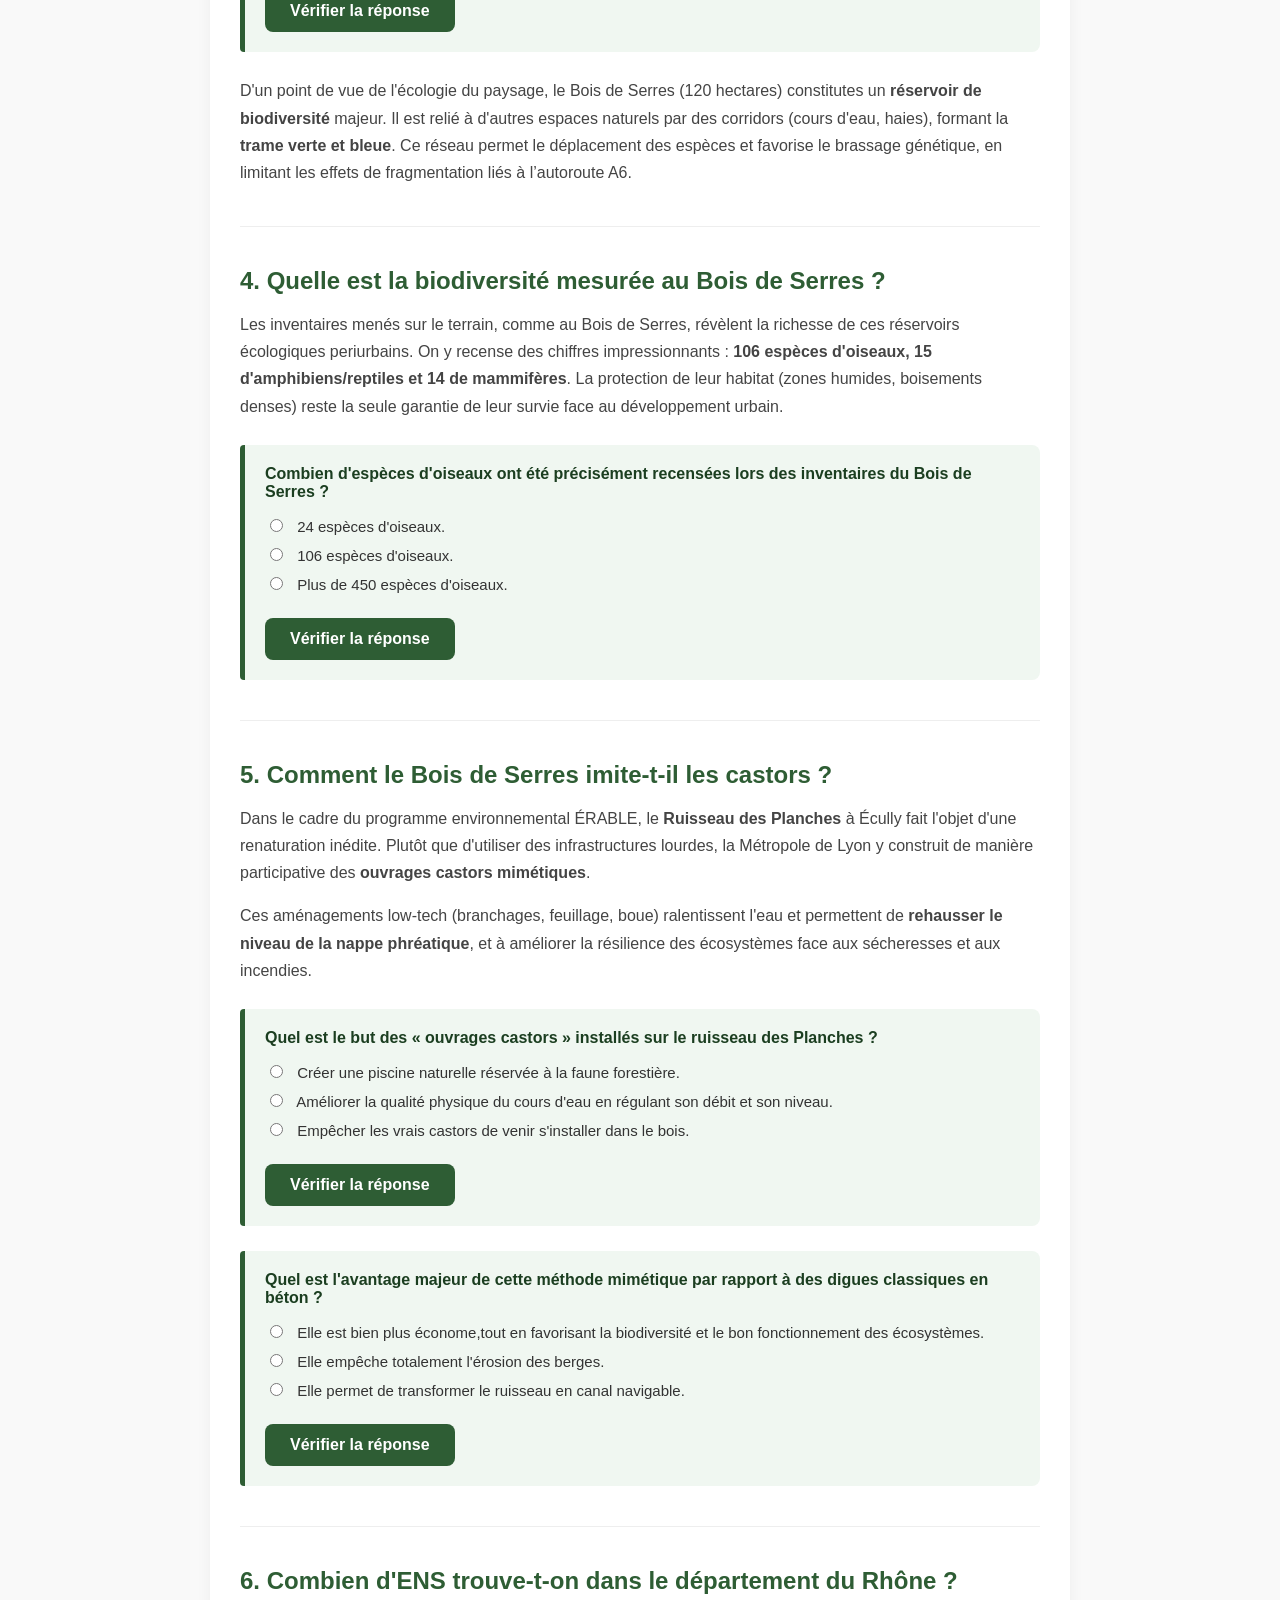
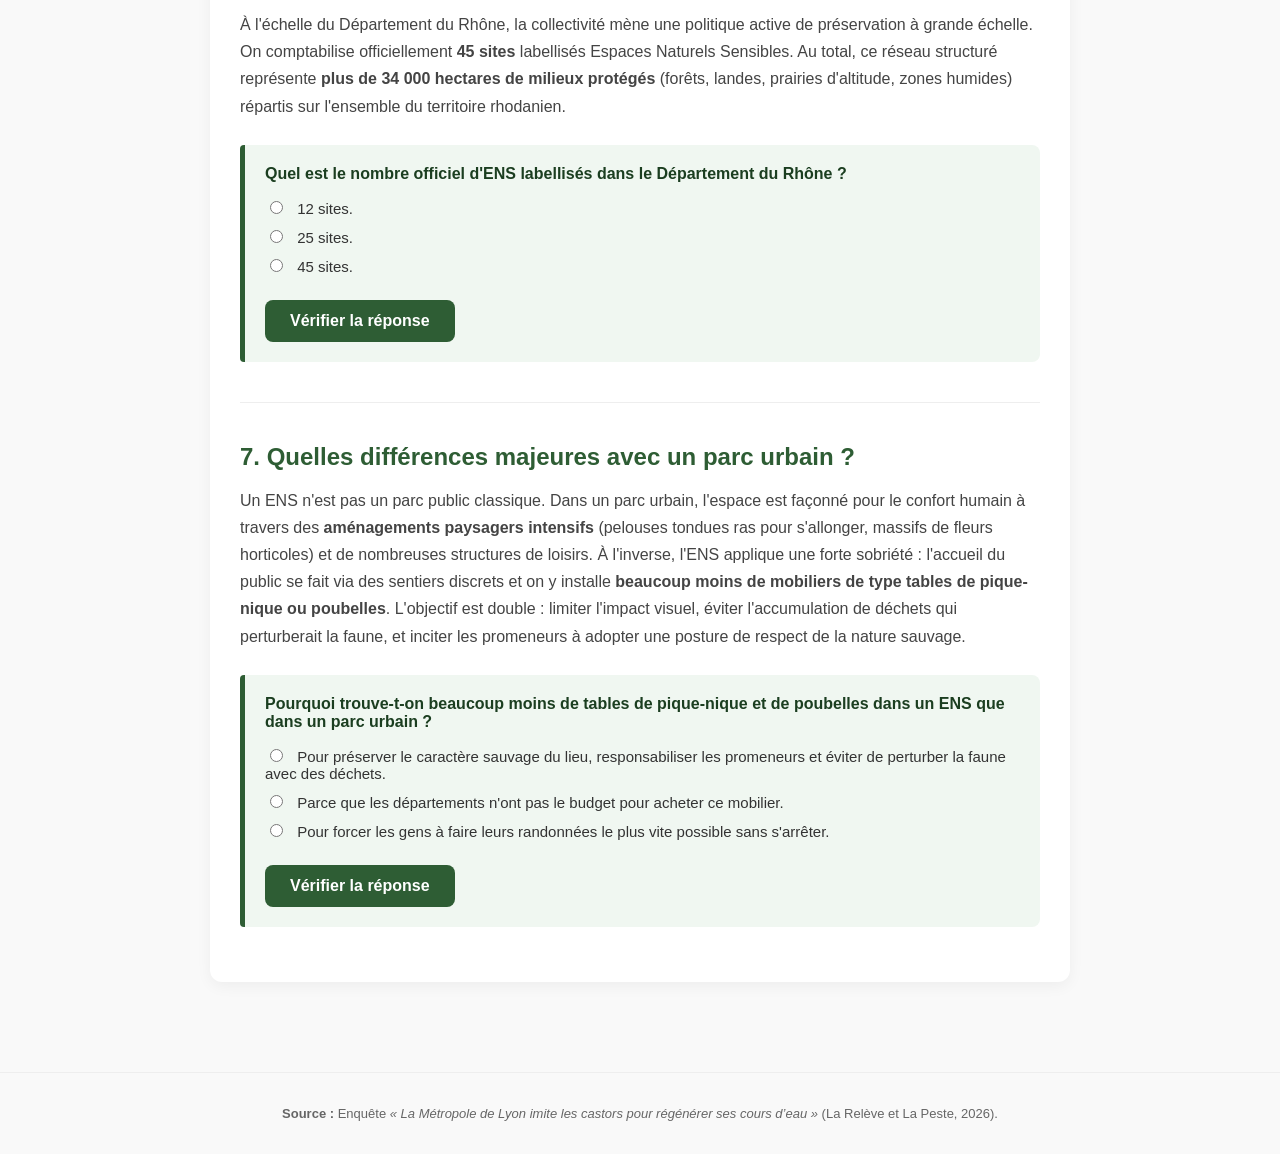
==== commit b45faebc: "Update ens.html" ====
--- a/ens.html
+++ b/ens.html
@@ -78,7 +78,24 @@
 
       <hr style="border: 0; height: 1px; background: #eee; margin: 40px 0;">
 
-      <h2>4. Comment le Bois de Serres imite-t-il les castors ?</h2>
+      <h2>4. Quelle est la biodiversité mesurée au Bois de Serres ?</h2>
+      <p>
+        Les inventaires menés sur le terrain, comme au Bois de Serres, révèlent la richesse de ces réservoirs écologiques periurbains. On y recense des chiffres impressionnants : <strong>106 espèces d'oiseaux, 15 d'amphibiens/reptiles et 14 de mammifères</strong>. La protection de leur habitat (zones humides, boisements denses) reste la seule garantie de leur survie face au développement urbain.
+      </p>
+
+      <div class="quiz-box" id="quiz-biodiversite">
+        <h4>Combien d'espèces d'oiseaux ont été précisément recensées lors des inventaires du Bois de Serres ?</h4>
+        <label><input type="radio" name="q_bio" value="faux"> 24 espèces d'oiseaux.</label>
+        <label><input type="radio" name="q_bio" value="vrai"> 106 espèces d'oiseaux.</label>
+        <label><input type="radio" name="q_bio" value="faux"> Plus de 450 espèces d'oiseaux.</label>
+        
+        <button class="btn-modal btn-quiz" onclick="verifierReponse('quiz-biodiversite', 'vrai')">Vérifier la réponse</button>
+        <div class="feedback"></div>
+      </div>
+
+      <hr style="border: 0; height: 1px; background: #eee; margin: 40px 0;">
+
+      <h2>5. Comment le Bois de Serres imite-t-il les castors ?</h2>
       <p>
         Dans le cadre du programme environnemental ÉRABLE, le <strong>Ruisseau des Planches</strong> à Écully fait l'objet d'une renaturation inédite. Plutôt que d'utiliser des infrastructures lourdes, la Métropole de Lyon y construit de manière participative des <strong>ouvrages castors mimétiques</strong>.
       </p>
@@ -106,24 +123,6 @@
         <div class="feedback"></div>
       </div>
 
-      <!-- AJOUTS DEMANDÉS À PARTIR D'ICI -->
-      <hr style="border: 0; height: 1px; background: #eee; margin: 40px 0;">
-
-      <h2>5. Quelle est la biodiversité mesurée dans nos ENS ?</h2>
-      <p>
-        Les inventaires menés sur le terrain, comme au Bois de Serres, révèlent la richesse de ces réservoirs écologiques periurbains. On y recense des chiffres impressionnants : <strong>106 espèces d'oiseaux, 15 d'amphibiens/reptiles et 14 de mammifères</strong>. La protection de leur habitat (zones humides, boisements denses) reste la seule garantie de leur survie face au développement urbain.
-      </p>
-
-      <div class="quiz-box" id="quiz-biodiversite">
-        <h4>Combien d'espèces d'oiseaux ont été précisément recensées lors des inventaires du Bois de Serres ?</h4>
-        <label><input type="radio" name="q_bio" value="faux"> 24 espèces d'oiseaux.</label>
-        <label><input type="radio" name="q_bio" value="vrai"> 106 espèces d'oiseaux.</label>
-        <label><input type="radio" name="q_bio" value="faux"> Plus de 450 espèces d'oiseaux.</label>
-        
-        <button class="btn-modal btn-quiz" onclick="verifierReponse('quiz-biodiversite', 'vrai')">Vérifier la réponse</button>
-        <div class="feedback"></div>
-      </div>
-
       <hr style="border: 0; height: 1px; background: #eee; margin: 40px 0;">
 
       <h2>6. Combien d'ENS trouve-t-on dans le département du Rhône ?</h2>
@@ -143,7 +142,7 @@
 
       <hr style="border: 0; height: 1px; background: #eee; margin: 40px 0;">
 
-      <h2>7. Aménagement : quelle différence majeure avec un parc urbain ?</h2>
+      <h2>7. Quelles différences majeures avec un parc urbain ?</h2>
       <p>
         Un ENS n'est pas un parc public classique. Dans un parc urbain, l'espace est façonné pour le confort humain à travers des <strong>aménagements paysagers intensifs</strong> (pelouses tondues ras pour s'allonger, massifs de fleurs horticoles) et de nombreuses structures de loisirs. À l'inverse, l'ENS applique une forte sobriété : l'accueil du public se fait via des sentiers discrets et on y installe <strong>beaucoup moins de mobiliers de type tables de pique-nique ou poubelles</strong>. L'objectif est double : limiter l'impact visuel, éviter l'accumulation de déchets qui perturberait la faune, et inciter les promeneurs à adopter une posture de respect de la nature sauvage.
       </p>
